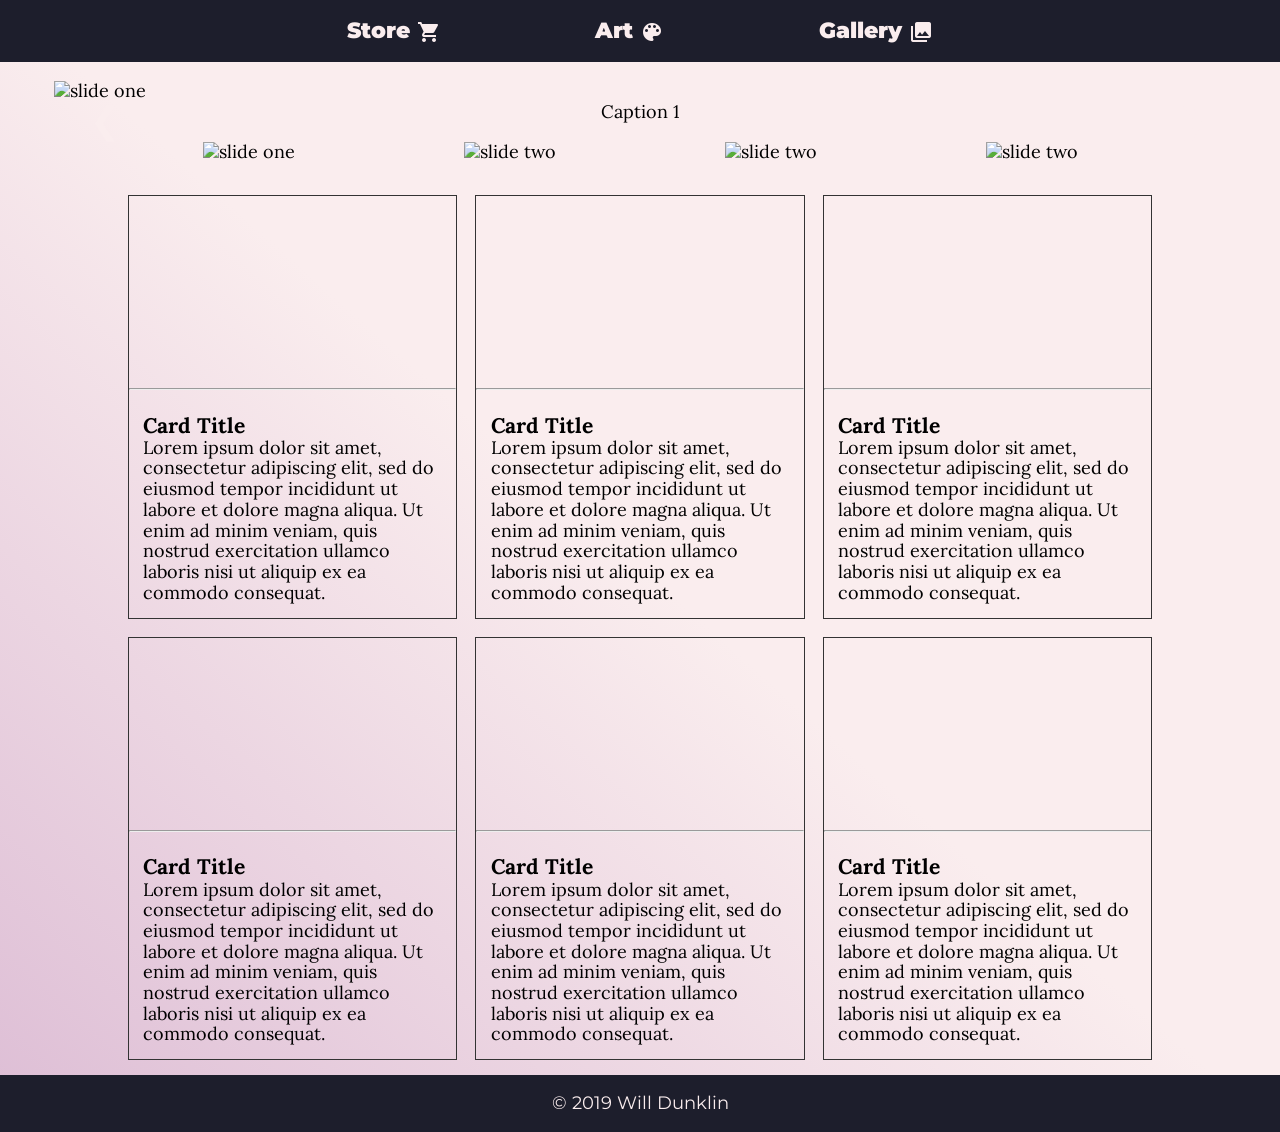
==== index.html @ ef4b04bb "Initial commit" ====
<!DOCTYPE html>
<html lang="en-US">
  <head>
    <meta charset="utf-8">
    <meta https-equiv="X-UA-Compatible" content="IE=edge">
    <meta name="viewport" content="width=device-width, initial-scale=1">
    <title>Media Gallery</title>
    <link href="https://fonts.googleapis.com/css?family=Lora|Montserrat&display=swap" rel="stylesheet">
    <link rel="stylesheet" href="css/sanitize.css">
    <link rel="stylesheet" href="css/style.css">
    <link href="https://fonts.googleapis.com/icon?family=Material+Icons" rel="stylesheet">
  </head>
  <body>
    <nav class="topnav" id="main-nav">
      <a href="#store"><p>Store <i class="material-icons">shopping_cart</i></p></a>
      <a href="#art"><p>Art <i class="material-icons">palette</i></p></a>
      <a href="#gallery"><p>Gallery <i class="material-icons">photo_library</i></p></a>
      <a href="javascript:void(0);" class="nav-links trigram" onclick="navToggle()">&#9776;</a>
    </nav>
    <section class="slideshow">
      <div class="slideshow-wrap hoverable">
        <div class="slide fade">
          <img src="https://picsum.photos/1280/448/?image=13" alt="slide one">
          <p>Caption 1</p>
        </div><!-- end slide -->

        <div class="slide fade">
          <img src="https://picsum.photos/1280/448/?image=10" alt="slide two">
          <p>Caption 2</p>
        </div><!-- end slide -->

        <div class="slide fade">
          <img src="https://picsum.photos/1280/448/?image=11" alt="slide three">
          <p>Caption 3</p>
        </div><!-- end slide -->

        <div class="slide fade">
          <img src="https://picsum.photos/1280/448/?image=18" alt="slide four">
          <p>Caption 4</p>
        </div><!-- end slide -->

        <a class="prev" onclick="plusSlides(-1)">&#10094;</a>
        <a class="next" onclick="plusSlides(1)">&#10095;</a>
      </div><!-- end slideshow wrap -->

      <div class="dot-wrap">
        <span class="dot hoverable" onmouseover="currentSlide(1)"><img src="https://picsum.photos/1280/448/?image=13" alt="slide one"></span>
        <span class="dot hoverable" onmouseover="currentSlide(2)"><img src="https://picsum.photos/1280/448/?image=10" alt="slide two"></span>
        <span class="dot hoverable" onmouseover="currentSlide(3)"><img src="https://picsum.photos/1280/448/?image=11" alt="slide two"></span>
        <span class="dot hoverable" onmouseover="currentSlide(4)"><img src="https://picsum.photos/1280/448/?image=18" alt="slide two"></span>
      </div><!-- end dot-wrap -->
    </section>
    <div class="grid-wrapper">
      <article class="grid-container">
        <a href="javascript:void(0);" class="card one hoverable">
          <div class="thumb"></div><hr>
          <div class="card-content">
            <h3>Card Title</h3>
            <p>Lorem ipsum dolor sit amet, consectetur adipiscing elit, sed do eiusmod tempor incididunt ut labore et dolore magna aliqua. Ut enim ad minim veniam, quis nostrud exercitation ullamco laboris nisi ut aliquip ex ea commodo consequat.</p>
          </div><!-- end content -->
        </a><!-- end card -->
        <a href="javascript:void(0);" class="card two hoverable">
          <div class="thumb"></div><hr>
          <div class="card-content">
            <h3>Card Title</h3>
            <p>Lorem ipsum dolor sit amet, consectetur adipiscing elit, sed do eiusmod tempor incididunt ut labore et dolore magna aliqua. Ut enim ad minim veniam, quis nostrud exercitation ullamco laboris nisi ut aliquip ex ea commodo consequat.</p>
          </div><!-- end content -->
        </a><!-- end card -->
        <a href="javascript:void(0);" class="card three hoverable">
          <div class="thumb"></div><hr>
          <div class="card-content">
            <h3>Card Title</h3>
            <p>Lorem ipsum dolor sit amet, consectetur adipiscing elit, sed do eiusmod tempor incididunt ut labore et dolore magna aliqua. Ut enim ad minim veniam, quis nostrud exercitation ullamco laboris nisi ut aliquip ex ea commodo consequat.</p>
          </div><!-- end content -->
        </a><!-- end card -->
        <a href="javascript:void(0);" class="card four hoverable">
          <div class="thumb"></div><hr>
          <div class="card-content">
            <h3>Card Title</h3>
            <p>Lorem ipsum dolor sit amet, consectetur adipiscing elit, sed do eiusmod tempor incididunt ut labore et dolore magna aliqua. Ut enim ad minim veniam, quis nostrud exercitation ullamco laboris nisi ut aliquip ex ea commodo consequat.</p>
          </div><!-- end content -->
        </a><!-- end card -->
        <a href="javascript:void(0);" class="card five hoverable">
          <div class="thumb"></div><hr>
          <div class="card-content">
            <h3>Card Title</h3>
            <p>Lorem ipsum dolor sit amet, consectetur adipiscing elit, sed do eiusmod tempor incididunt ut labore et dolore magna aliqua. Ut enim ad minim veniam, quis nostrud exercitation ullamco laboris nisi ut aliquip ex ea commodo consequat.</p>
          </div><!-- end content -->
        </a><!-- end card -->
        <a href="javascript:void(0);" class="card six hoverable">
          <div class="thumb"></div><hr>
          <div class="card-content">
            <h3>Card Title</h3>
            <p>Lorem ipsum dolor sit amet, consectetur adipiscing elit, sed do eiusmod tempor incididunt ut labore et dolore magna aliqua. Ut enim ad minim veniam, quis nostrud exercitation ullamco laboris nisi ut aliquip ex ea commodo consequat.</p>
          </div><!-- end content -->
        </a><!-- end card -->
      </article>
    </div>
    <footer>
      <p>&copy; 2019 Will Dunklin</p>
    </footer>
    <script src="js/page.js" type="text/javascript"></script>
  </body>
</html>
---- css/sanitize.css ----
/*! sanitize.css v8.0.0 | CC0 License | github.com/csstools/sanitize.css */

/* Document
 * ========================================================================== */

/**
 * 1. Remove repeating backgrounds in all browsers (opinionated).
 * 2. Add border box sizing in all browsers (opinionated).
 */

*,
::before,
::after {
  background-repeat: no-repeat; /* 1 */
  box-sizing: border-box; /* 2 */
}

/**
 * 1. Add text decoration inheritance in all browsers (opinionated).
 * 2. Add vertical alignment inheritance in all browsers (opinionated).
 */

::before,
::after {
  text-decoration: inherit; /* 1 */
  vertical-align: inherit; /* 2 */
}

/**
 * 1. Use the default cursor in all browsers (opinionated).
 * 2. Use the default user interface font in all browsers (opinionated).
 * 3. Correct the line height in all browsers.
 * 4. Use a 4-space tab width in all browsers (opinionated).
 * 5. Prevent adjustments of font size after orientation changes in
 *    IE on Windows Phone and in iOS.
 * 6. Breaks words to prevent overflow in all browsers (opinionated).
 */

html {
  cursor: default; /* 1 */
  font-family:
    system-ui,
    /* macOS 10.11-10.12 */ -apple-system,
    /* Windows 6+ */ Segoe UI,
    /* Android 4+ */ Roboto,
    /* Ubuntu 10.10+ */ Ubuntu,
    /* Gnome 3+ */ Cantarell,
    /* KDE Plasma 5+ */ Noto Sans,
    /* fallback */ sans-serif,
    /* macOS emoji */ "Apple Color Emoji",
    /* Windows emoji */ "Segoe UI Emoji",
    /* Windows emoji */ "Segoe UI Symbol",
    /* Linux emoji */ "Noto Color Emoji"; /* 2 */

  line-height: 1.15; /* 3 */
  -moz-tab-size: 4; /* 4 */
  tab-size: 4; /* 4 */
  -ms-text-size-adjust: 100%; /* 5 */
  -webkit-text-size-adjust: 100%; /* 5 */
  word-break: break-word; /* 6 */
}

/* Sections
 * ========================================================================== */

/**
 * Remove the margin in all browsers (opinionated).
 */

body {
  margin: 0;
}

/**
 * Correct the font size and margin on `h1` elements within `section` and
 * `article` contexts in Chrome, Firefox, and Safari.
 */

h1 {
  font-size: 2em;
  margin: 0.67em 0;
}

/* Grouping content
 * ========================================================================== */

/**
 * 1. Add the correct sizing in Firefox.
 * 2. Show the overflow in Edge and IE.
 */

hr {
  height: 0; /* 1 */
  overflow: visible; /* 2 */
}

/**
 * Add the correct display in IE.
 */

main {
  display: block;
}

/**
 * Remove the list style on navigation lists in all browsers (opinionated).
 */

nav ol,
nav ul {
  list-style: none;
}

/**
 * 1. Use the default monospace user interface font
 *    in all browsers (opinionated).
 * 2. Correct the odd `em` font sizing in all browsers.
 */

pre {
  font-family:
    /* macOS 10.10+ */ Menlo,
    /* Windows 6+ */ Consolas,
    /* Android 4+ */ Roboto Mono,
    /* Ubuntu 10.10+ */ Ubuntu Monospace,
    /* KDE Plasma 5+ */ Noto Mono,
    /* KDE Plasma 4+ */ Oxygen Mono,
    /* Linux/OpenOffice fallback */ Liberation Mono,
    /* fallback */ monospace; /* 1 */

  font-size: 1em; /* 2 */
}

/* Text-level semantics
 * ========================================================================== */

/**
 * Remove the gray background on active links in IE 10.
 */

a {
  background-color: transparent;
}

/**
 * Add the correct text decoration in Edge, IE, Opera, and Safari.
 */

abbr[title] {
  text-decoration: underline;
  text-decoration: underline dotted;
}

/**
 * Add the correct font weight in Chrome, Edge, and Safari.
 */

b,
strong {
  font-weight: bolder;
}

/**
 * 1. Use the default monospace user interface font
 *    in all browsers (opinionated).
 * 2. Correct the odd `em` font sizing in all browsers.
 */

code,
kbd,
samp {
  font-family:
    /* macOS 10.10+ */ Menlo,
    /* Windows 6+ */ Consolas,
    /* Android 4+ */ Roboto Mono,
    /* Ubuntu 10.10+ */ Ubuntu Monospace,
    /* KDE Plasma 5+ */ Noto Mono,
    /* KDE Plasma 4+ */ Oxygen Mono,
    /* Linux/OpenOffice fallback */ Liberation Mono,
    /* fallback */ monospace; /* 1 */

  font-size: 1em; /* 2 */
}

/**
 * Add the correct font size in all browsers.
 */

small {
  font-size: 80%;
}

/*
 * Remove the text shadow on text selections in Firefox 61- (opinionated).
 * 1. Restore the coloring undone by defining the text shadow
 *    in all browsers (opinionated).
 */

::-moz-selection {
  background-color: #b3d4fc; /* 1 */
  color: #000; /* 1 */
  text-shadow: none;
}

::selection {
  background-color: #b3d4fc; /* 1 */
  color: #000; /* 1 */
  text-shadow: none;
}

/* Embedded content
 * ========================================================================== */

/*
 * Change the alignment on media elements in all browers (opinionated).
 */

audio,
canvas,
iframe,
img,
svg,
video {
  vertical-align: middle;
}

/**
 * Add the correct display in IE 9-.
 */

audio,
video {
  display: inline-block;
}

/**
 * Add the correct display in iOS 4-7.
 */

audio:not([controls]) {
  display: none;
  height: 0;
}

/**
 * Remove the border on images inside links in IE 10-.
 */

img {
  border-style: none;
}

/**
 * Change the fill color to match the text color in all browsers (opinionated).
 */

svg:not([fill]) {
  fill: currentColor;
}

/**
 * Hide the overflow in IE.
 */

svg:not(:root) {
  overflow: hidden;
}

/* Tabular data
 * ========================================================================== */

/**
 * Collapse border spacing in all browsers (opinionated).
 */

table {
  border-collapse: collapse;
}

/* Forms
 * ========================================================================== */

/**
 * Inherit styling in all browsers (opinionated).
 */

button,
input,
select,
textarea {
  font-family: inherit;
  font-size: inherit;
  line-height: inherit;
}

/**
 * Remove the margin in Safari.
 */

button,
input,
select {
  margin: 0;
}

/**
 * 1. Show the overflow in IE.
 * 2. Remove the inheritance of text transform in Edge, Firefox, and IE.
 */

button {
  overflow: visible; /* 1 */
  text-transform: none; /* 2 */
}

/**
 * Correct the inability to style clickable types in iOS and Safari.
 */

button,
[type="button"],
[type="reset"],
[type="submit"] {
  -webkit-appearance: button;
}

/**
 * Correct the padding in Firefox.
 */

fieldset {
  padding: 0.35em 0.75em 0.625em;
}

/**
 * Show the overflow in Edge and IE.
 */

input {
  overflow: visible;
}

/**
 * 1. Correct the text wrapping in Edge and IE.
 * 2. Correct the color inheritance from `fieldset` elements in IE.
 */

legend {
  color: inherit; /* 2 */
  display: table; /* 1 */
  max-width: 100%; /* 1 */
  white-space: normal; /* 1 */
}

/**
 * 1. Add the correct display in Edge and IE.
 * 2. Add the correct vertical alignment in Chrome, Firefox, and Opera.
 */

progress {
  display: inline-block; /* 1 */
  vertical-align: baseline; /* 2 */
}

/**
 * Remove the inheritance of text transform in Firefox.
 */

select {
  text-transform: none;
}

/**
 * 1. Remove the margin in Firefox and Safari.
 * 2. Remove the default vertical scrollbar in IE.
 * 3. Change the resize direction on textareas in all browsers (opinionated).
 */

textarea {
  margin: 0; /* 1 */
  overflow: auto; /* 2 */
  resize: vertical; /* 3 */
}

/**
 * Remove the padding in IE 10-.
 */

[type="checkbox"],
[type="radio"] {
  padding: 0;
}

/**
 * 1. Correct the odd appearance in Chrome and Safari.
 * 2. Correct the outline style in Safari.
 */

[type="search"] {
  -webkit-appearance: textfield; /* 1 */
  outline-offset: -2px; /* 2 */
}

/**
 * Correct the cursor style of increment and decrement buttons in Safari.
 */

::-webkit-inner-spin-button,
::-webkit-outer-spin-button {
  height: auto;
}

/**
 * Correct the text style of placeholders in Chrome, Edge, and Safari.
 */

::-webkit-input-placeholder {
  color: inherit;
  opacity: 0.54;
}

/**
 * Remove the inner padding in Chrome and Safari on macOS.
 */

::-webkit-search-decoration {
  -webkit-appearance: none;
}

/**
 * 1. Correct the inability to style clickable types in iOS and Safari.
 * 2. Change font properties to `inherit` in Safari.
 */

::-webkit-file-upload-button {
  -webkit-appearance: button; /* 1 */
  font: inherit; /* 2 */
}

/**
 * Remove the inner border and padding of focus outlines in Firefox.
 */

::-moz-focus-inner {
  border-style: none;
  padding: 0;
}

/**
 * Restore the focus outline styles unset by the previous rule in Firefox.
 */

:-moz-focusring {
  outline: 1px dotted ButtonText;
}

/* Interactive
 * ========================================================================== */

/*
 * Add the correct display in Edge and IE.
 */

details {
  display: block;
}

/*
 * Add the correct styles in Edge, IE, and Safari.
 */

dialog {
  background-color: white;
  border: solid;
  color: black;
  display: block;
  height: -moz-fit-content;
  height: -webkit-fit-content;
  height: fit-content;
  left: 0;
  margin: auto;
  padding: 1em;
  position: absolute;
  right: 0;
  width: -moz-fit-content;
  width: -webkit-fit-content;
  width: fit-content;
}

dialog:not([open]) {
  display: none;
}

/*
 * Add the correct display in all browsers.
 */

summary {
  display: list-item;
}

/* Scripting
 * ========================================================================== */

/**
 * Add the correct display in IE 9-.
 */

canvas {
  display: inline-block;
}

/**
 * Add the correct display in IE.
 */

template {
  display: none;
}

/* User interaction
 * ========================================================================== */

/*
 * 1. Remove the tapping delay in IE 10.
 * 2. Remove the tapping delay on clickable elements
      in all browsers (opinionated).
 */

a,
area,
button,
input,
label,
select,
summary,
textarea,
[tabindex] {
  -ms-touch-action: manipulation; /* 1 */
  touch-action: manipulation; /* 2 */
}

/**
 * Add the correct display in IE 10-.
 */

[hidden] {
  display: none;
}

/* Accessibility
 * ========================================================================== */

/**
 * Change the cursor on busy elements in all browsers (opinionated).
 */

[aria-busy="true"] {
  cursor: progress;
}

/*
 * Change the cursor on control elements in all browsers (opinionated).
 */

[aria-controls] {
  cursor: pointer;
}

/*
 * Change the cursor on disabled, not-editable, or otherwise
 * inoperable elements in all browsers (opinionated).
 */

[aria-disabled="true"],
[disabled] {
  cursor: not-allowed;
}

/*
 * Change the display on visually hidden accessible elements
 * in all browsers (opinionated).
 */

[aria-hidden="false"][hidden]:not(:focus) {
  clip: rect(0, 0, 0, 0);
  display: inherit;
  position: absolute;
}
---- css/style.css ----
:root {
  font-size: 18px;
  --transparent: #00000000;
  --light: #faedee;
  --dark: #1d1e2c;
  --accent: #ddbdd5;
  --line: #5d3e5c;
}
* {
  box-sizing: border-box;
}
body {
  background-color: var(--light);
  background-image: linear-gradient(to top right, var(--accent), var(--light), var(--light));
  font-family: 'Lora', sans-serif;
}
body, section, div, article, aside, h1, h2, h3, h4, h5, h6, p {
  padding: 0;
  margin: 0;
}
a {
  text-decoration: none;
  color: inherit;
}
i {
  vertical-align: middle;
}
nav, footer {
  font-family: 'Montserrat', sans-serif;
  background-color: var(--dark);
  padding: 1em 15em;
  display: flex;
  justify-content: space-around;
}
nav {
  flex-direction: column;
}

nav a {
  color: var(--light);
  transition: color 0.2s ease-out;
  text-decoration: none;
  font-weight: 900;
  font-size: 120%;
}
nav a:hover {
  color: var(--accent);
}
.trigram {
  font-size: 1.75em;
  display: none;
  transition: color 0.2s ease-out;
}
.trigram:hover {
  color: var(--accent);
}

@media screen and (max-width: 960px) {
  nav, footer {padding: 1em 2em;}
}
@media screen and (min-width: 768px) {
  nav {flex-direction: row;}
}
@media screen and (max-width: 768px) {
  .topnav a {display: none;}
  .topnav a.trigram {display: inherit; align-self: flex-end;}
  .topnav.responsive {align-items: center;}
  .topnav.responsive a {display: inherit;}
  .topnav.responsive a.trigram {visibility: hidden; position: absolute; right: 3%; top: 2%;}
  .trigram {display: inherit;}
  .topnav.responsive a.trigram::after {content:'\000D7'; visibility: visible; text-indent: -.5em; font-size: 1.75em;}
}
.slideshow {
  width: 100%;
}
.slideshow img {
  width: 100%;
  transition: all 0.3s ease-in;
}

.slideshow-wrap {
  position: relative;
  max-width: 1300px;
  margin: 0em 2em;
  padding: 1em;
}
.prev, .next {
  position: absolute;
  top: 48%;
  width: auto;
  color: var(--light);
  font-size: 2em;
  padding: 0em 1em;
  transition: all 0.2s ease-out;
}
.next {
  right: 0;
}
.prev:hover, .next:hover {
  color: var(--accent);
  user-select: none;
}
.dot-wrap {
  text-align: center;
  padding-bottom: 1em;
}
.dot {
  width: 20%;
  display: inline-block;
}
.dot img {
  width: 100%;
}
.slide p {
  text-align: center;
}

.grid-wrapper {
  display: flex;
  justify-content: center;
  padding: .8em 0em;
}
.thumb {
  background-position: center;
  background-size: cover;
  padding-bottom: 56%;
}
.grid-container {
  display: grid;
  grid-gap: 1em;
  grid-template-columns: 1fr;
  max-width: 92%;
}
@media screen and (min-width: 600px) {
  .grid-container {grid-template-columns: repeat(2, 1fr); max-width: 95%;}
}
@media screen and (min-width: 700px) {
  .grid-container {max-width: 88%;}
}
@media screen and (min-width: 800px) {
  .grid-container {grid-template-columns: repeat(3, 1fr); max-width: 90%;}
}
@media screen and (min-width: 1200px) {
  .grid-container {max-width: 80%;}
}
@media screen and (min-width: 1350px) {
  .slideshow-wrap {margin: auto;}
}
.hoverable {
  transition: all .2s ease-out;
}
.hoverable:hover {
  transform: scale(1.02);
}
.card {
  border-style: solid;
  border-color: #333;
  border-width: thin;
}
.card-content {
  padding: .8em;
}
.one .thumb {
  background-image: url('../img/beach.jpg');
}
.two .thumb {
  background-image: url('../img/beach.jpg');
}

footer {
  color: var(--light);
}
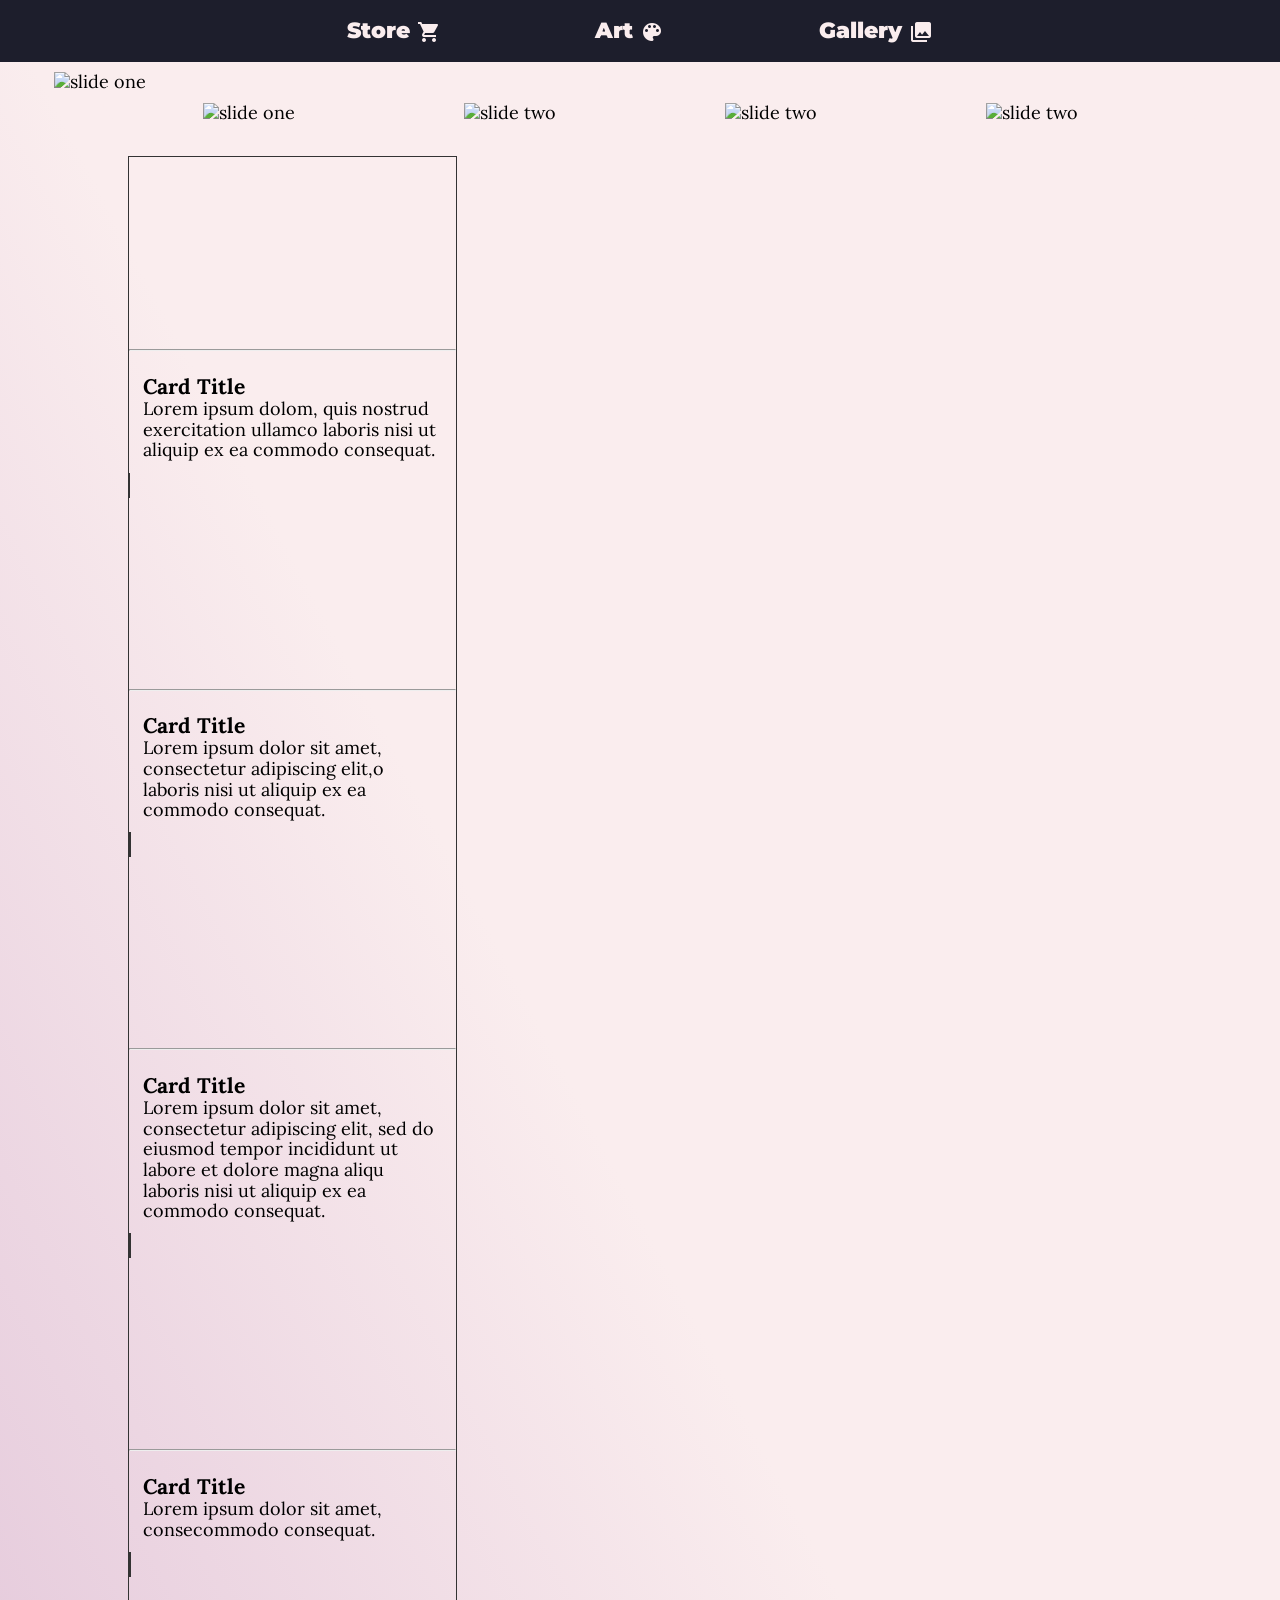
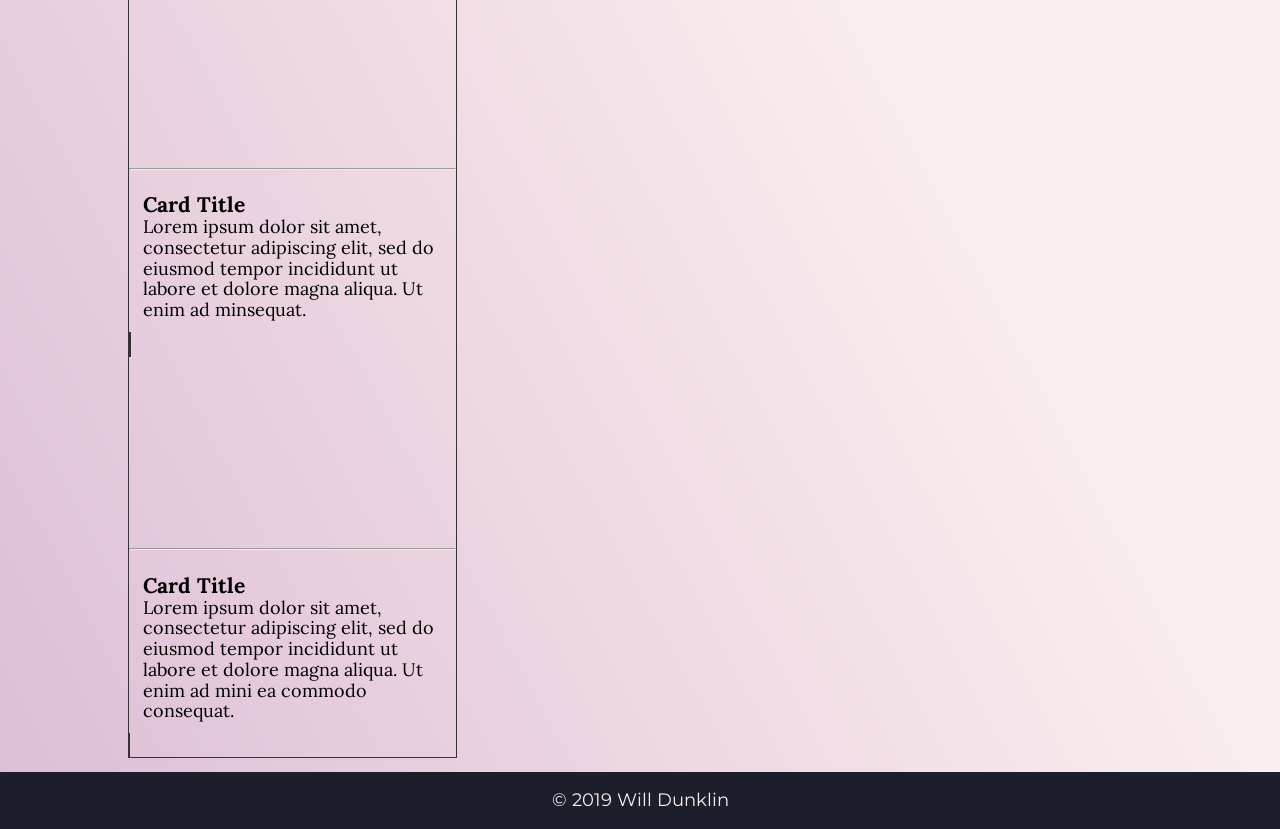
==== commit c6a7da23: "Changed responsive nav bar and slideshow functionality" ====
--- a/index.html
+++ b/index.html
@@ -18,25 +18,25 @@
       <a href="javascript:void(0);" class="nav-links trigram" onclick="navToggle()">&#9776;</a>
     </nav>
     <section class="slideshow">
-      <div class="slideshow-wrap hoverable">
+      <div class="slideshow-wrap">
         <div class="slide fade">
-          <img src="https://picsum.photos/1280/448/?image=13" alt="slide one">
-          <p>Caption 1</p>
+          <img src="https://picsum.photos/1280/448/?image=13" class="hoverable" alt="slide one">
+          <!-- <p>Caption 1</p> -->
         </div><!-- end slide -->
 
         <div class="slide fade">
-          <img src="https://picsum.photos/1280/448/?image=10" alt="slide two">
-          <p>Caption 2</p>
+          <img src="https://picsum.photos/1280/448/?image=10" class="hoverable" alt="slide two">
+          <!-- <p>Caption 2</p> -->
         </div><!-- end slide -->
 
         <div class="slide fade">
-          <img src="https://picsum.photos/1280/448/?image=11" alt="slide three">
-          <p>Caption 3</p>
+          <img src="https://picsum.photos/1280/448/?image=11" class="hoverable" alt="slide three">
+          <!-- <p>Caption 3</p> -->
         </div><!-- end slide -->
 
         <div class="slide fade">
-          <img src="https://picsum.photos/1280/448/?image=18" alt="slide four">
-          <p>Caption 4</p>
+          <img src="https://picsum.photos/1280/448/?image=18" class="hoverable" alt="slide four">
+          <!-- <p>Caption 4</p> -->
         </div><!-- end slide -->
 
         <a class="prev" onclick="plusSlides(-1)">&#10094;</a>
@@ -44,54 +44,54 @@
       </div><!-- end slideshow wrap -->
 
       <div class="dot-wrap">
-        <span class="dot hoverable" onmouseover="currentSlide(1)"><img src="https://picsum.photos/1280/448/?image=13" alt="slide one"></span>
-        <span class="dot hoverable" onmouseover="currentSlide(2)"><img src="https://picsum.photos/1280/448/?image=10" alt="slide two"></span>
-        <span class="dot hoverable" onmouseover="currentSlide(3)"><img src="https://picsum.photos/1280/448/?image=11" alt="slide two"></span>
-        <span class="dot hoverable" onmouseover="currentSlide(4)"><img src="https://picsum.photos/1280/448/?image=18" alt="slide two"></span>
+        <span class="dot hoverable" onmouseover="currentSlide(1)" onclick="currentSlide(1)"><img src="https://picsum.photos/1280/448/?image=13" alt="slide one"></span>
+        <span class="dot hoverable" onmouseover="currentSlide(2)" onclick="currentSlide(2)"><img src="https://picsum.photos/1280/448/?image=10" alt="slide two"></span>
+        <span class="dot hoverable" onmouseover="currentSlide(3)" onclick="currentSlide(3)"><img src="https://picsum.photos/1280/448/?image=11" alt="slide two"></span>
+        <span class="dot hoverable" onmouseover="currentSlide(4)" onclick="currentSlide(4)"><img src="https://picsum.photos/1280/448/?image=18" alt="slide two"></span>
       </div><!-- end dot-wrap -->
     </section>
     <div class="grid-wrapper">
       <article class="grid-container">
-        <a href="javascript:void(0);" class="card one hoverable">
+        <section href="javascript:void(0);" class="card one hoverable">
           <div class="thumb"></div><hr>
           <div class="card-content">
             <h3>Card Title</h3>
-            <p>Lorem ipsum dolor sit amet, consectetur adipiscing elit, sed do eiusmod tempor incididunt ut labore et dolore magna aliqua. Ut enim ad minim veniam, quis nostrud exercitation ullamco laboris nisi ut aliquip ex ea commodo consequat.</p>
+            <p>Lorem ipsum dolom, quis nostrud exercitation ullamco laboris nisi ut aliquip ex ea commodo consequat.</p>
           </div><!-- end content -->
         </a><!-- end card -->
         <a href="javascript:void(0);" class="card two hoverable">
           <div class="thumb"></div><hr>
           <div class="card-content">
             <h3>Card Title</h3>
-            <p>Lorem ipsum dolor sit amet, consectetur adipiscing elit, sed do eiusmod tempor incididunt ut labore et dolore magna aliqua. Ut enim ad minim veniam, quis nostrud exercitation ullamco laboris nisi ut aliquip ex ea commodo consequat.</p>
+            <p>Lorem ipsum dolor sit amet, consectetur adipiscing elit,o laboris nisi ut aliquip ex ea commodo consequat.</p>
           </div><!-- end content -->
         </a><!-- end card -->
         <a href="javascript:void(0);" class="card three hoverable">
           <div class="thumb"></div><hr>
           <div class="card-content">
             <h3>Card Title</h3>
-            <p>Lorem ipsum dolor sit amet, consectetur adipiscing elit, sed do eiusmod tempor incididunt ut labore et dolore magna aliqua. Ut enim ad minim veniam, quis nostrud exercitation ullamco laboris nisi ut aliquip ex ea commodo consequat.</p>
+            <p>Lorem ipsum dolor sit amet, consectetur adipiscing elit, sed do eiusmod tempor incididunt ut labore et dolore magna aliqu laboris nisi ut aliquip ex ea commodo consequat.</p>
           </div><!-- end content -->
         </a><!-- end card -->
         <a href="javascript:void(0);" class="card four hoverable">
           <div class="thumb"></div><hr>
           <div class="card-content">
             <h3>Card Title</h3>
-            <p>Lorem ipsum dolor sit amet, consectetur adipiscing elit, sed do eiusmod tempor incididunt ut labore et dolore magna aliqua. Ut enim ad minim veniam, quis nostrud exercitation ullamco laboris nisi ut aliquip ex ea commodo consequat.</p>
+            <p>Lorem ipsum dolor sit amet, consecommodo consequat.</p>
           </div><!-- end content -->
         </a><!-- end card -->
         <a href="javascript:void(0);" class="card five hoverable">
           <div class="thumb"></div><hr>
           <div class="card-content">
             <h3>Card Title</h3>
-            <p>Lorem ipsum dolor sit amet, consectetur adipiscing elit, sed do eiusmod tempor incididunt ut labore et dolore magna aliqua. Ut enim ad minim veniam, quis nostrud exercitation ullamco laboris nisi ut aliquip ex ea commodo consequat.</p>
+            <p>Lorem ipsum dolor sit amet, consectetur adipiscing elit, sed do eiusmod tempor incididunt ut labore et dolore magna aliqua. Ut enim ad minsequat.</p>
           </div><!-- end content -->
         </a><!-- end card -->
         <a href="javascript:void(0);" class="card six hoverable">
           <div class="thumb"></div><hr>
           <div class="card-content">
             <h3>Card Title</h3>
-            <p>Lorem ipsum dolor sit amet, consectetur adipiscing elit, sed do eiusmod tempor incididunt ut labore et dolore magna aliqua. Ut enim ad minim veniam, quis nostrud exercitation ullamco laboris nisi ut aliquip ex ea commodo consequat.</p>
+            <p>Lorem ipsum dolor sit amet, consectetur adipiscing elit, sed do eiusmod tempor incididunt ut labore et dolore magna aliqua. Ut enim ad mini ea commodo consequat.</p>
           </div><!-- end content -->
         </a><!-- end card -->
       </article>
--- a/css/style.css
+++ b/css/style.css
@@ -64,8 +64,8 @@
 @media screen and (max-width: 768px) {
   .topnav a {display: none;}
   .topnav a.trigram {display: inherit; align-self: flex-end;}
-  .topnav.responsive {align-items: center;}
-  .topnav.responsive a {display: inherit;}
+  .topnav.responsive {align-items: center; padding: .5em 0em;}
+  .topnav.responsive a {display: inherit; padding: .3em 0em;}
   .topnav.responsive a.trigram {visibility: hidden; position: absolute; right: 3%; top: 2%;}
   .trigram {display: inherit;}
   .topnav.responsive a.trigram::after {content:'\000D7'; visibility: visible; text-indent: -.5em; font-size: 1.75em;}
@@ -82,7 +82,7 @@
   position: relative;
   max-width: 1300px;
   margin: 0em 2em;
-  padding: 1em;
+  padding: .5em 1em;
 }
 .prev, .next {
   position: absolute;
@@ -113,6 +113,12 @@
 }
 .slide p {
   text-align: center;
+}
+.slideshow-wrap {
+  transition: all .1s ease-in-out;
+}
+.slideshow-wrap:hover .slide img {
+  transform: scale(1.015);
 }
 
 .grid-wrapper {
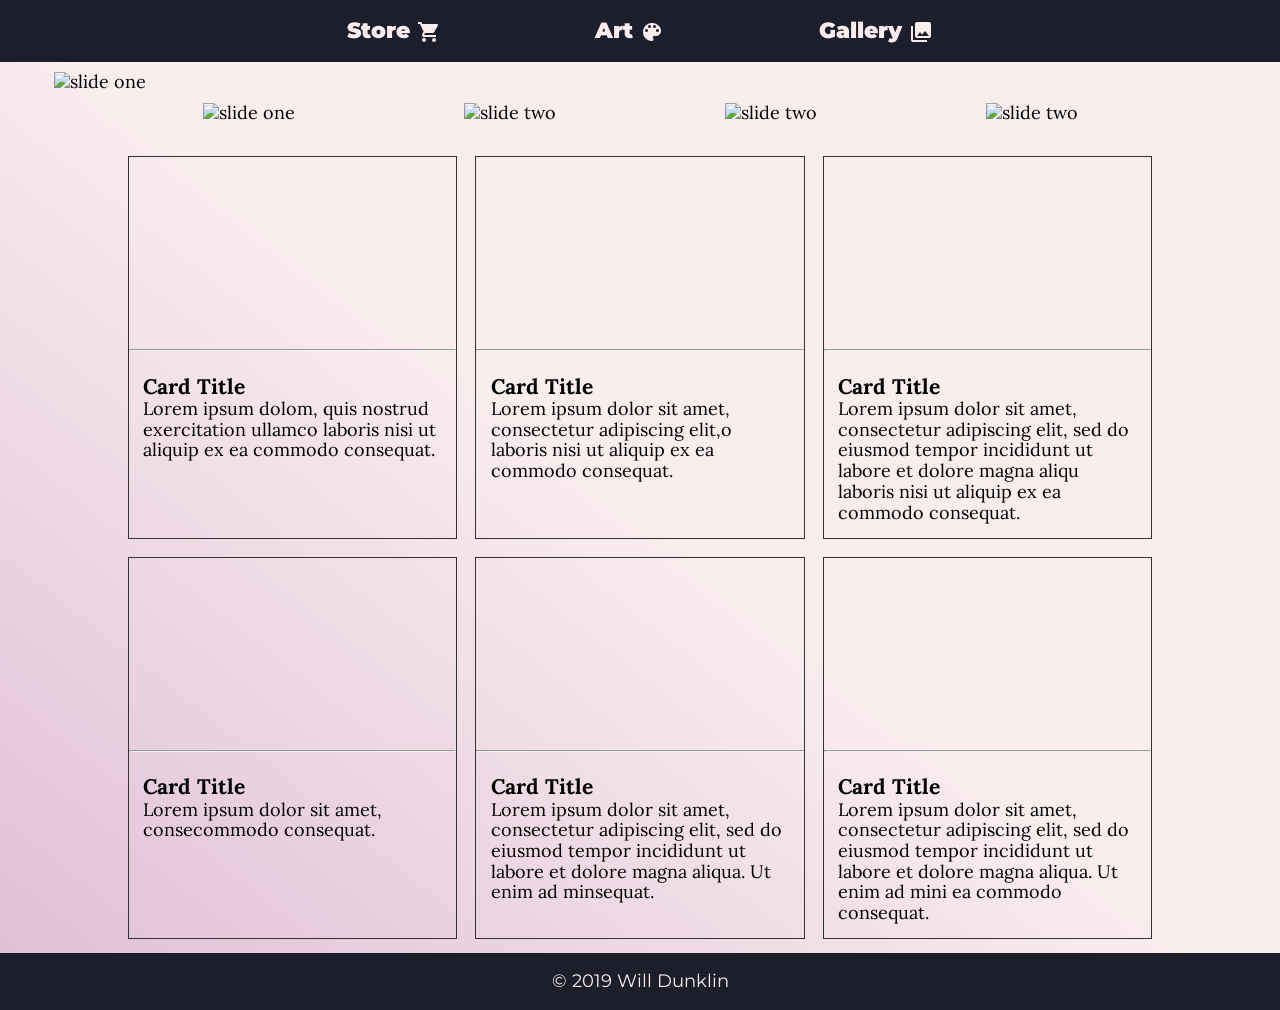
==== commit 8ada9eef: "Changed pointer style, added generic show/hide js methods, as well as modal handleing methods" ====
--- a/index.html
+++ b/index.html
@@ -10,6 +10,7 @@
     <link rel="stylesheet" href="css/style.css">
     <link href="https://fonts.googleapis.com/icon?family=Material+Icons" rel="stylesheet">
   </head>
+  <div id="background" onclick="exitModal()"></div>
   <body>
     <nav class="topnav" id="main-nav">
       <a href="#store"><p>Store <i class="material-icons">shopping_cart</i></p></a>
@@ -52,48 +53,73 @@
     </section>
     <div class="grid-wrapper">
       <article class="grid-container">
-        <section href="javascript:void(0);" class="card one hoverable">
+        <section onclick="clickCard(0)" class="card one hoverable">
           <div class="thumb"></div><hr>
           <div class="card-content">
             <h3>Card Title</h3>
             <p>Lorem ipsum dolom, quis nostrud exercitation ullamco laboris nisi ut aliquip ex ea commodo consequat.</p>
           </div><!-- end content -->
-        </a><!-- end card -->
-        <a href="javascript:void(0);" class="card two hoverable">
+        </section><!-- end card -->
+
+        <section onclick="clickCard(1)" class="card two hoverable">
           <div class="thumb"></div><hr>
           <div class="card-content">
             <h3>Card Title</h3>
             <p>Lorem ipsum dolor sit amet, consectetur adipiscing elit,o laboris nisi ut aliquip ex ea commodo consequat.</p>
           </div><!-- end content -->
-        </a><!-- end card -->
-        <a href="javascript:void(0);" class="card three hoverable">
+        </section><!-- end card -->
+
+        <section onclick="clickCard(2)" class="card three hoverable">
           <div class="thumb"></div><hr>
           <div class="card-content">
             <h3>Card Title</h3>
             <p>Lorem ipsum dolor sit amet, consectetur adipiscing elit, sed do eiusmod tempor incididunt ut labore et dolore magna aliqu laboris nisi ut aliquip ex ea commodo consequat.</p>
           </div><!-- end content -->
-        </a><!-- end card -->
-        <a href="javascript:void(0);" class="card four hoverable">
+        </section><!-- end card -->
+
+        <section onclick="clickCard(3)" class="card four hoverable">
           <div class="thumb"></div><hr>
           <div class="card-content">
             <h3>Card Title</h3>
             <p>Lorem ipsum dolor sit amet, consecommodo consequat.</p>
           </div><!-- end content -->
-        </a><!-- end card -->
-        <a href="javascript:void(0);" class="card five hoverable">
+        </section><!-- end card -->
+
+        <section onclick="clickCard(4)" class="card five hoverable">
           <div class="thumb"></div><hr>
           <div class="card-content">
             <h3>Card Title</h3>
             <p>Lorem ipsum dolor sit amet, consectetur adipiscing elit, sed do eiusmod tempor incididunt ut labore et dolore magna aliqua. Ut enim ad minsequat.</p>
           </div><!-- end content -->
-        </a><!-- end card -->
-        <a href="javascript:void(0);" class="card six hoverable">
+        </section><!-- end card -->
+
+        <section onclick="clickCard(5)" class="card six hoverable">
           <div class="thumb"></div><hr>
           <div class="card-content">
             <h3>Card Title</h3>
             <p>Lorem ipsum dolor sit amet, consectetur adipiscing elit, sed do eiusmod tempor incididunt ut labore et dolore magna aliqua. Ut enim ad mini ea commodo consequat.</p>
           </div><!-- end content -->
-        </a><!-- end card -->
+        </section><!-- end card -->
+      </article>
+      <article id="modals">
+        <section class="modal" id="m0">
+          <p>modal0</p>
+        </section>
+        <section class="modal" id="m1">
+          <p>modal1</p>
+        </section>
+        <section class="modal" id="m2">
+          <p>modal2</p>
+        </section>
+        <section class="modal" id="m3">
+          <p>modal3</p>
+        </section>
+        <section class="modal" id="m4">
+          <p>modal4</p>
+        </section>
+        <section class="modal" id="m5">
+          <p>modal5</p>
+        </section>
       </article>
     </div>
     <footer>
--- a/css/style.css
+++ b/css/style.css
@@ -35,7 +35,6 @@
 nav {
   flex-direction: column;
 }
-
 nav a {
   color: var(--light);
   transition: color 0.2s ease-out;
@@ -65,17 +64,26 @@
   .topnav a {display: none;}
   .topnav a.trigram {display: inherit; align-self: flex-end;}
   .topnav.responsive {align-items: center; padding: .5em 0em;}
-  .topnav.responsive a {display: inherit; padding: .3em 0em;}
+  .topnav.responsive a {display: inherit; padding: .2em 0em;}
   .topnav.responsive a.trigram {visibility: hidden; position: absolute; right: 3%; top: 2%;}
   .trigram {display: inherit;}
   .topnav.responsive a.trigram::after {content:'\000D7'; visibility: visible; text-indent: -.5em; font-size: 1.75em;}
 }
+.hoverable {
+  transition: all .2s ease-out;
+  cursor: pointer;
+}
+.hoverable:hover {
+  transform: scale(1.02);
+}
+
 .slideshow {
   width: 100%;
 }
 .slideshow img {
   width: 100%;
-  transition: all 0.3s ease-in;
+  cursor: default;
+  transition: all 0.3s ease-out;
 }
 
 .slideshow-wrap {
@@ -99,6 +107,7 @@
 .prev:hover, .next:hover {
   color: var(--accent);
   user-select: none;
+  cursor: pointer;
 }
 .dot-wrap {
   text-align: center;
@@ -109,6 +118,7 @@
   display: inline-block;
 }
 .dot img {
+  cursor: pointer;
   width: 100%;
 }
 .slide p {
@@ -152,11 +162,23 @@
 @media screen and (min-width: 1350px) {
   .slideshow-wrap {margin: auto;}
 }
-.hoverable {
-  transition: all .2s ease-out;
-}
-.hoverable:hover {
-  transform: scale(1.02);
+
+.modals {
+  /* position: absolute; */
+  position: fixed;
+  display: block;
+  z-index: 1;
+  padding-top: 30%;
+  left: 0;
+  top: 0;
+  width: 100%;
+  height: 100%;
+  overflow: auto;
+  background-color: #000A;
+}
+
+.modal {
+  display: none;
 }
 .card {
   border-style: solid;
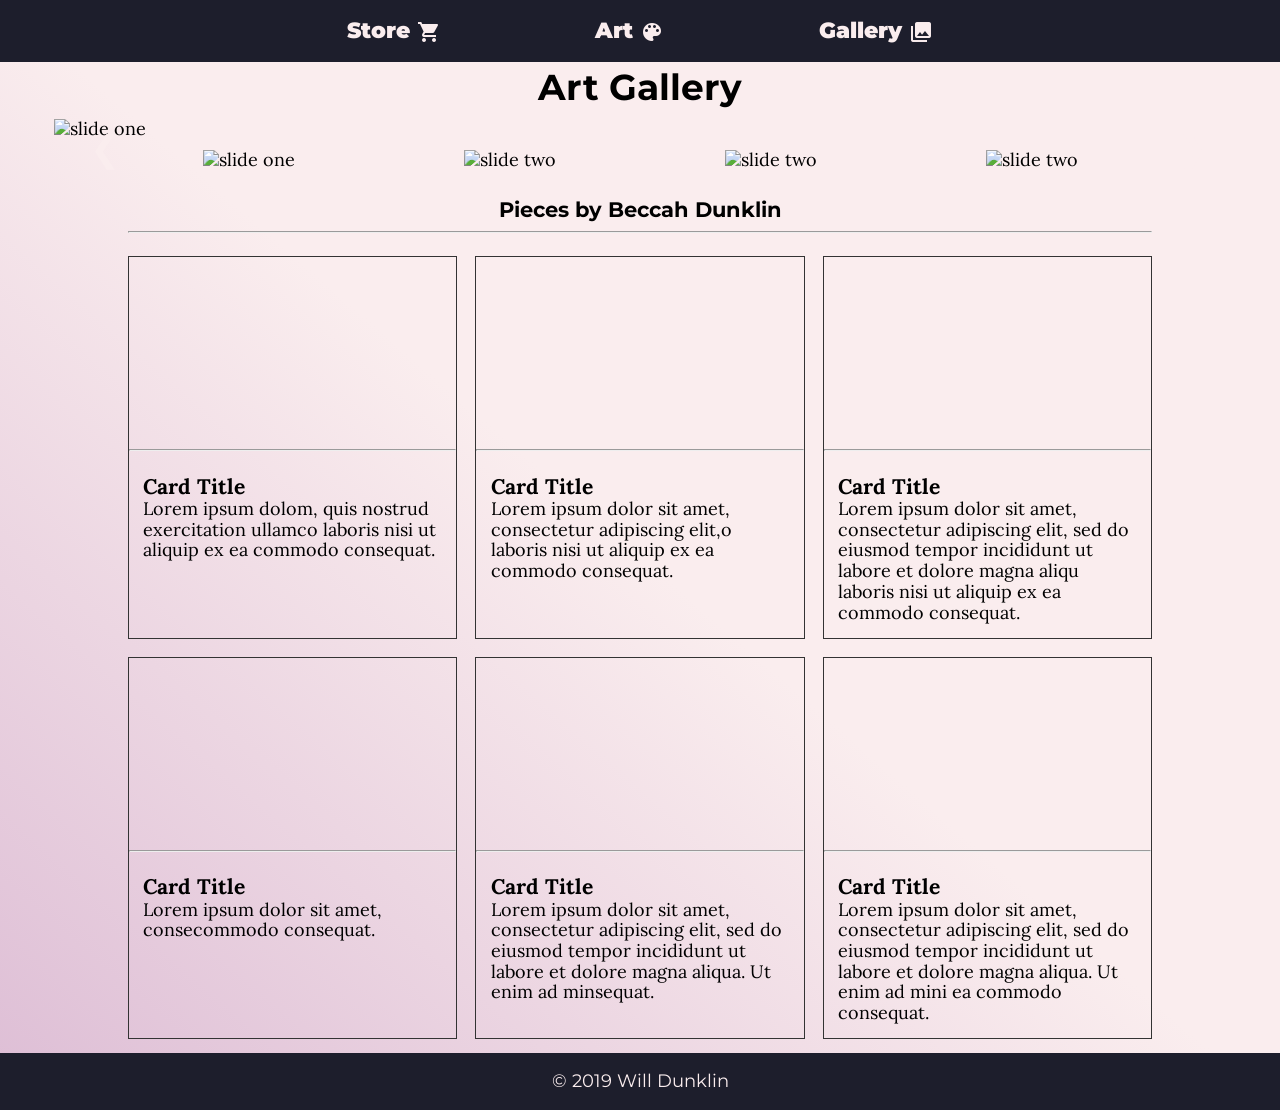
==== commit 2659df0b: "Added title, media queries and improved modal cards" ====
--- a/index.html
+++ b/index.html
@@ -10,7 +10,6 @@
     <link rel="stylesheet" href="css/style.css">
     <link href="https://fonts.googleapis.com/icon?family=Material+Icons" rel="stylesheet">
   </head>
-  <div id="background" onclick="exitModal()"></div>
   <body>
     <nav class="topnav" id="main-nav">
       <a href="#store"><p>Store <i class="material-icons">shopping_cart</i></p></a>
@@ -18,6 +17,9 @@
       <a href="#gallery"><p>Gallery <i class="material-icons">photo_library</i></p></a>
       <a href="javascript:void(0);" class="nav-links trigram" onclick="navToggle()">&#9776;</a>
     </nav>
+    <section class="title">
+      <h1>Art Gallery</h1>
+    </section>
     <section class="slideshow">
       <div class="slideshow-wrap">
         <div class="slide fade">
@@ -51,6 +53,12 @@
         <span class="dot hoverable" onmouseover="currentSlide(4)" onclick="currentSlide(4)"><img src="https://picsum.photos/1280/448/?image=18" alt="slide two"></span>
       </div><!-- end dot-wrap -->
     </section>
+
+    <section class="subtitle">
+      <h3>Pieces by Beccah Dunklin</h3>
+      <hr>
+    </section>
+
     <div class="grid-wrapper">
       <article class="grid-container">
         <section onclick="clickCard(0)" class="card one hoverable">
@@ -101,7 +109,9 @@
           </div><!-- end content -->
         </section><!-- end card -->
       </article>
-      <article id="modals">
+
+      <div id="background" onclick="exitModal()"></div>
+      <div id="modals">
         <section class="modal" id="m0">
           <p>modal0</p>
         </section>
@@ -120,7 +130,7 @@
         <section class="modal" id="m5">
           <p>modal5</p>
         </section>
-      </article>
+      </div>
     </div>
     <footer>
       <p>&copy; 2019 Will Dunklin</p>
--- a/css/style.css
+++ b/css/style.css
@@ -69,6 +69,23 @@
   .trigram {display: inherit;}
   .topnav.responsive a.trigram::after {content:'\000D7'; visibility: visible; text-indent: -.5em; font-size: 1.75em;}
 }
+
+.title {
+  padding-top: .3em;
+  font-family: 'Montserrat', sans-serif;
+  display: flex;
+  justify-content: center;
+}
+.subtitle {
+  padding-top: .5em;
+  font-family: 'Montserrat', sans-serif;
+  text-align: center;
+}
+.subtitle hr {
+  width: 80%;
+}
+
+
 .hoverable {
   transition: all .2s ease-out;
   cursor: pointer;
@@ -76,7 +93,6 @@
 .hoverable:hover {
   transform: scale(1.02);
 }
-
 .slideshow {
   width: 100%;
 }
@@ -130,6 +146,10 @@
 .slideshow-wrap:hover .slide img {
   transform: scale(1.015);
 }
+@media screen and (max-width: 600px) {
+  .dot-wrap {display: none;}
+  .slideshow-wrap {padding-bottom: 0em;}
+}
 
 .grid-wrapper {
   display: flex;
@@ -163,22 +183,44 @@
   .slideshow-wrap {margin: auto;}
 }
 
-.modals {
-  /* position: absolute; */
+#background {
   position: fixed;
-  display: block;
+  display: none;
   z-index: 1;
-  padding-top: 30%;
   left: 0;
   top: 0;
   width: 100%;
   height: 100%;
   overflow: auto;
-  background-color: #000A;
+  background-color: #faedeeA0;
+}
+
+#modals {
+  position: fixed;
+  display: none;
+  z-index: 2;
+  background-color: var(--light);
+  justify-content: center;
+  top: 20%;
+  left: 5%;
+  width: 90%;
+  height: 60%;
+}
+@media screen and (min-width: 600px) {
+  #modals {left: 15%; width: 70%;}
+  #background {background-color: #0005;}
+}
+@media screen and (min-width: 768px) {
+  #modals {left: 20%; width: 60%;}
+}
+@media screen and (min-width: 1000px) {
+  #modals {left: 30%; width: 40%;}
 }
 
 .modal {
-  display: none;
+  margin: auto;
+  display: none;
+  background-color: #3FA3;
 }
 .card {
   border-style: solid;
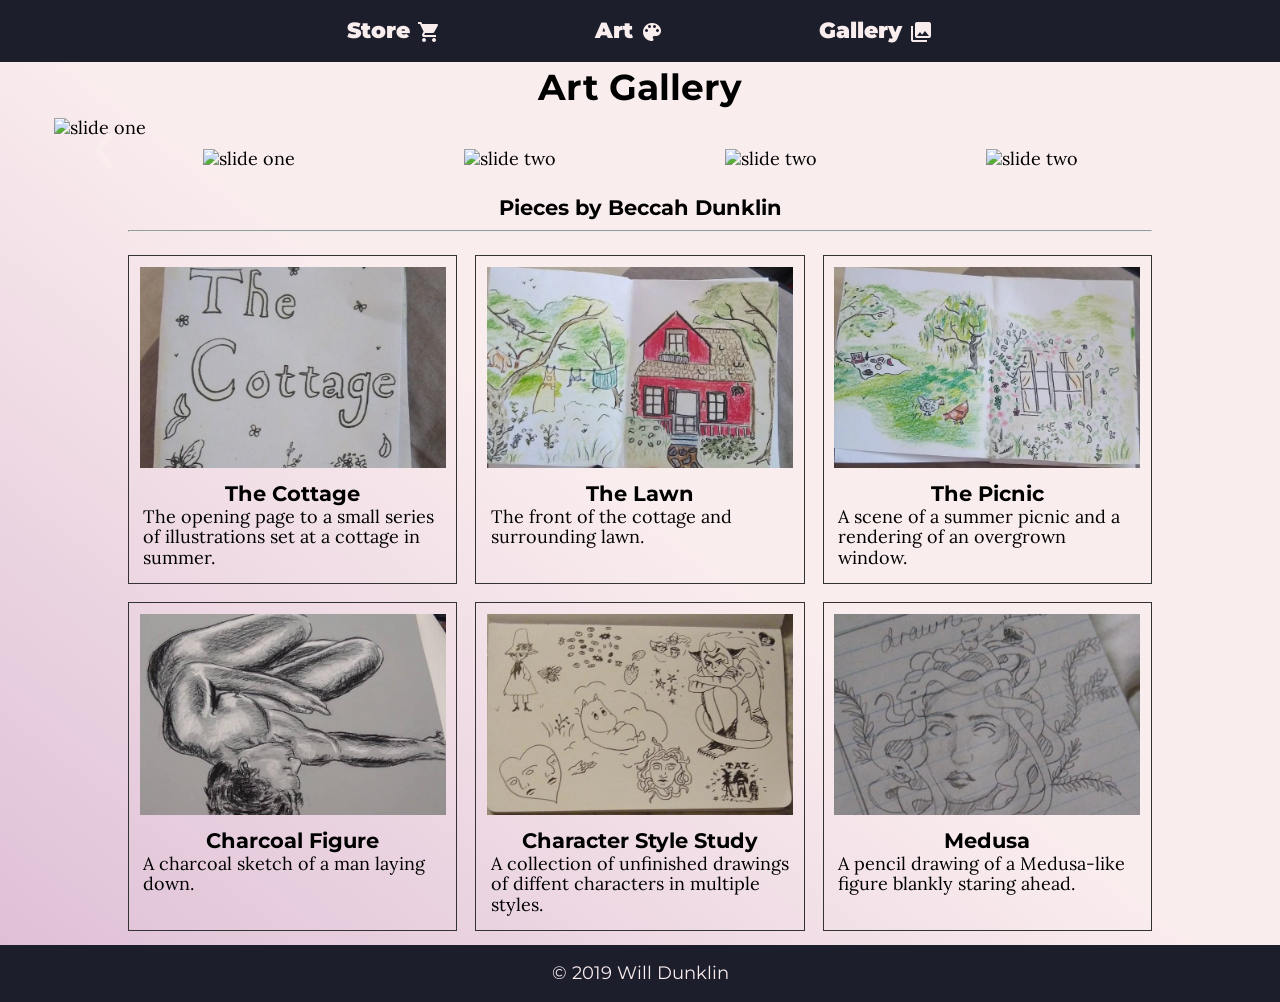
==== commit d7e5346f: "Added content to page I forgot about committing this for a long time sorry about that" ====
--- a/index.html
+++ b/index.html
@@ -62,50 +62,50 @@
     <div class="grid-wrapper">
       <article class="grid-container">
         <section onclick="clickCard(0)" class="card one hoverable">
-          <div class="thumb"></div><hr>
+          <div class="thumb"><img src="img/cottage.jpg" alt="A sketch of the text: 'The Cottage' surrounded by natural elements"></div>
           <div class="card-content">
-            <h3>Card Title</h3>
-            <p>Lorem ipsum dolom, quis nostrud exercitation ullamco laboris nisi ut aliquip ex ea commodo consequat.</p>
+            <h3>The Cottage</h3>
+            <p>The opening page to a small series of illustrations set at a cottage in summer.</p>
           </div><!-- end content -->
         </section><!-- end card -->
 
         <section onclick="clickCard(1)" class="card two hoverable">
-          <div class="thumb"></div><hr>
+          <div class="thumb"><img src="img/house.jpg" alt="An illustration of a house surrounded by flora"></div>
           <div class="card-content">
-            <h3>Card Title</h3>
-            <p>Lorem ipsum dolor sit amet, consectetur adipiscing elit,o laboris nisi ut aliquip ex ea commodo consequat.</p>
+            <h3>The Lawn</h3>
+            <p>The front of the cottage and surrounding lawn.</p>
           </div><!-- end content -->
         </section><!-- end card -->
 
         <section onclick="clickCard(2)" class="card three hoverable">
-          <div class="thumb"></div><hr>
+          <div class="thumb"><img src="img/picnic.jpg" alt="An illustration of a picnic next to a window surrounded in flowers"></div>
           <div class="card-content">
-            <h3>Card Title</h3>
-            <p>Lorem ipsum dolor sit amet, consectetur adipiscing elit, sed do eiusmod tempor incididunt ut labore et dolore magna aliqu laboris nisi ut aliquip ex ea commodo consequat.</p>
+            <h3>The Picnic</h3>
+            <p>A scene of a summer picnic and a rendering of an overgrown window.</p>
           </div><!-- end content -->
         </section><!-- end card -->
 
         <section onclick="clickCard(3)" class="card four hoverable">
-          <div class="thumb"></div><hr>
+          <div class="thumb"><img src="img/laying.jpg" alt="A drawing of a man laying down in charcoal"></div>
           <div class="card-content">
-            <h3>Card Title</h3>
-            <p>Lorem ipsum dolor sit amet, consecommodo consequat.</p>
+            <h3>Charcoal Figure</h3>
+            <p>A charcoal sketch of a man laying down.</p>
           </div><!-- end content -->
         </section><!-- end card -->
 
         <section onclick="clickCard(4)" class="card five hoverable">
-          <div class="thumb"></div><hr>
+          <div class="thumb"><img src="img/characters.jpg" alt="A sketch of several cartoon style characters in pen"></div>
           <div class="card-content">
-            <h3>Card Title</h3>
-            <p>Lorem ipsum dolor sit amet, consectetur adipiscing elit, sed do eiusmod tempor incididunt ut labore et dolore magna aliqua. Ut enim ad minsequat.</p>
+            <h3>Character Style Study</h3>
+            <p>A collection of unfinished drawings of diffent characters in multiple styles.</p>
           </div><!-- end content -->
         </section><!-- end card -->
 
         <section onclick="clickCard(5)" class="card six hoverable">
-          <div class="thumb"></div><hr>
+          <div class="thumb"><img src="img/medusa.jpg" alt="A sketch of medusa in pencil"></div>
           <div class="card-content">
-            <h3>Card Title</h3>
-            <p>Lorem ipsum dolor sit amet, consectetur adipiscing elit, sed do eiusmod tempor incididunt ut labore et dolore magna aliqua. Ut enim ad mini ea commodo consequat.</p>
+            <h3>Medusa</h3>
+            <p>A pencil drawing of a Medusa-like figure blankly staring ahead.</p>
           </div><!-- end content -->
         </section><!-- end card -->
       </article>
@@ -113,22 +113,40 @@
       <div id="background" onclick="exitModal()"></div>
       <div id="modals">
         <section class="modal" id="m0">
-          <p>modal0</p>
+          <h1 class="close" onclick="exitModal()">&#215;</h1>
+          <h3>The Cottage</h3>
+          <img src="img/cottage.jpg" alt="A sketch of the text: 'The Cottage' surrounded by natural elements">
+          <p>This is the title page of a series of drawings depicting a cottage with summer foliage. This project's purpose was to explore a new simplistic and colorful style.</p>
         </section>
         <section class="modal" id="m1">
-          <p>modal1</p>
+          <h1 class="close" onclick="exitModal()">&#215;</h1>
+          <h3>The Lawn</h3>
+          <img src="img/house.jpg" alt="An illustration of a house surrounded by flora">
+          <p>The front of the cottage is quite a lively scene with colorful plants surrounding the vibrant house. Laundry hangs on a line which accents the green background with splashes of yellow and blue.</p>
         </section>
         <section class="modal" id="m2">
-          <p>modal2</p>
+          <h1 class="close" onclick="exitModal()">&#215;</h1>
+          <h3>The Picnic</h3>
+          <img src="img/picnic.jpg" alt="An illustration of a picnic next to a window surrounded in flowers">
+          <p>A simple picnic under some vibrant trees. An overgrown window is shown on the right page.</p>
         </section>
         <section class="modal" id="m3">
-          <p>modal3</p>
+          <h1 class="close" onclick="exitModal()">&#215;</h1>
+          <h3>Charcoal Figure</h3>
+          <img src="img/laying.jpg" alt="A drawing of a man laying down in charcoal">
+          <p>A charcoal sketch of a man laying down.</p>
         </section>
         <section class="modal" id="m4">
-          <p>modal4</p>
+          <h1 class="close" onclick="exitModal()">&#215;</h1>
+          <h3>Character Style Study</h3>
+          <img src="img/characters.jpg" alt="A sketch of several cartoon style characters in pen">
+          <p>A collection of unfinished drawings of diffent characters in multiple styles.</p>
         </section>
         <section class="modal" id="m5">
-          <p>modal5</p>
+          <h1 class="close" onclick="exitModal()">&#215;</h1>
+          <h3>Medusa</h3>
+          <img src="img/medusa.jpg" alt="A sketch of medusa in pencil">
+          <p>A pencil drawing of a Medusa-like figure blankly staring ahead.</p>
         </section>
       </div>
     </div>
--- a/css/style.css
+++ b/css/style.css
@@ -25,6 +25,7 @@
 i {
   vertical-align: middle;
 }
+
 nav, footer {
   font-family: 'Montserrat', sans-serif;
   background-color: var(--dark);
@@ -81,10 +82,13 @@
   font-family: 'Montserrat', sans-serif;
   text-align: center;
 }
-.subtitle hr {
+hr {
   width: 80%;
 }
-
+h3 {
+  text-align: center;
+  font-family: 'Montserrat', sans-serif;
+}
 
 .hoverable {
   transition: all .2s ease-out;
@@ -150,6 +154,14 @@
   .dot-wrap {display: none;}
   .slideshow-wrap {padding-bottom: 0em;}
 }
+.fade {
+  animation-name: fade-slide;
+  animation-duration: .5s;
+}
+@keyframes fade-slide {
+  from {opacity: .5;}
+  to {opacity: 1;}
+}
 
 .grid-wrapper {
   display: flex;
@@ -159,13 +171,21 @@
 .thumb {
   background-position: center;
   background-size: cover;
-  padding-bottom: 56%;
+}
+.thumb img {
+  padding: .6em;
+  padding-bottom: 0em;
+  width: 100%;
 }
 .grid-container {
   display: grid;
   grid-gap: 1em;
   grid-template-columns: 1fr;
   max-width: 92%;
+}
+#center-break {
+  width: 60%;
+  padding: 0;
 }
 @media screen and (min-width: 600px) {
   .grid-container {grid-template-columns: repeat(2, 1fr); max-width: 95%;}
@@ -192,7 +212,7 @@
   width: 100%;
   height: 100%;
   overflow: auto;
-  background-color: #faedeeA0;
+  cursor: pointer;
 }
 
 #modals {
@@ -201,11 +221,13 @@
   z-index: 2;
   background-color: var(--light);
   justify-content: center;
+  flex-direction: column;
   top: 20%;
   left: 5%;
   width: 90%;
   height: 60%;
 }
+
 @media screen and (min-width: 600px) {
   #modals {left: 15%; width: 70%;}
   #background {background-color: #0005;}
@@ -216,12 +238,54 @@
 @media screen and (min-width: 1000px) {
   #modals {left: 30%; width: 40%;}
 }
-
 .modal {
   margin: auto;
   display: none;
-  background-color: #3FA3;
-}
+  justify-content: center;
+  flex-direction: column;
+}
+.close {
+  right: 2%;
+  top: 0%;
+  position: absolute;
+  font-size: 3em;
+  user-select: none;
+  cursor: pointer;
+}
+.modal h3 {
+  padding: .1em;
+  font-size: 26px;
+}
+.modal hr {
+  width: 30%;
+}
+.modal img {
+  padding: .4em;
+  width: 75%;
+  margin: auto;
+}
+.modal p {
+  width: 80%;
+  margin: auto;
+}
+
+.modal, #modals, #background {
+  animation-name: fade-modal;
+  animation-duration: .5s;
+}
+.modal, #modals {
+  animation-name: zoom;
+  animation-duration: .3s;
+}
+@keyframes fade-modal {
+  from {opacity: 0;}
+  to {opacity: 1;}
+}
+@keyframes zoom {
+  from {transform: scale(0);}
+  to {transform: scale(1);}
+}
+
 .card {
   border-style: solid;
   border-color: #333;
@@ -230,12 +294,6 @@
 .card-content {
   padding: .8em;
 }
-.one .thumb {
-  background-image: url('../img/beach.jpg');
-}
-.two .thumb {
-  background-image: url('../img/beach.jpg');
-}
 
 footer {
   color: var(--light);
